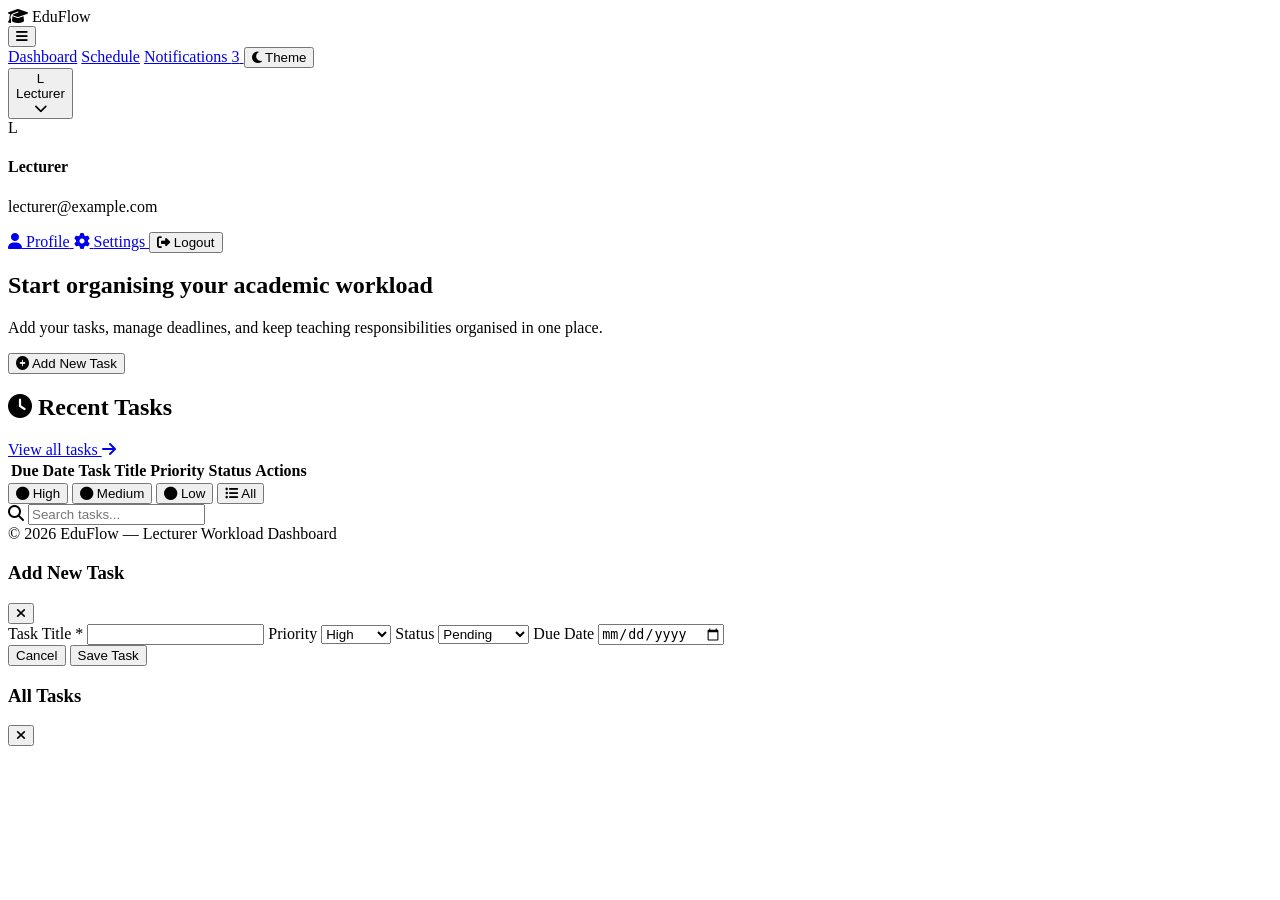
==== dashboard.html @ 1af5585a "Added homepage and updated dashboard" ====
<!DOCTYPE html>
<html lang="en">

<head>
    <meta charset="UTF-8" />
    <meta name="viewport" content="width=device-width, initial-scale=1.0" />
    <title>Dashboard</title>

    <link rel="preconnect" href="https://fonts.googleapis.com">
    <link rel="preconnect" href="https://fonts.gstatic.com" crossorigin>
    <link href="https://fonts.googleapis.com/css2?family=Inter:wght@300;400;500;600;700;800&display=swap"
        rel="stylesheet">

    <link rel="stylesheet" href="https://cdnjs.cloudflare.com/ajax/libs/font-awesome/6.5.0/css/all.min.css">

    <link rel="stylesheet" href="css/dashboard.css">
</head>

<body>
    <header class="navbar">
        <div class="nav-container">
            <div class="logo">
                <i class="fas fa-graduation-cap"></i>
                <span>EduFlow</span>
            </div>

            <button class="menu-toggle" id="menuToggle" type="button" aria-label="Toggle navigation">
                <i class="fas fa-bars"></i>
            </button>

            <nav class="nav-links" id="navLinks">
                <a href="dashboard.html">Dashboard</a>
                <!-- <a href="tasks.html" id="navAddTask">Add Task</a> -->
                <a href="schedule.html">Schedule</a>
                <a href="notification.html" class="nav-item notification-item">
                    Notifications
                    <span class="notification-badge" id="notificationCount">3</span>
                </a>

                <button class="theme-btn" id="themeToggle" type="button">
                    <i class="fas fa-moon"></i>
                    <span>Theme</span>
                </button>

                <div class="profile-dropdown" id="profileDropdown">
                    <button class="profile-trigger" id="profileTrigger" type="button">
                        <div class="profile-left">
                            <div class="profile-avatar" id="profileAvatar">L</div>
                            <span id="userName">Lecturer</span>
                        </div>
                        <i class="fas fa-chevron-down profile-arrow"></i>
                    </button>

                    <div class="profile-menu" id="profileMenu">
                        <div class="profile-menu-header">
                            <div class="profile-avatar large" id="profileAvatarLarge">L</div>
                            <div>
                                <h4 id="profileFullName">Lecturer</h4>
                                <p id="profileEmail">lecturer@example.com</p>
                            </div>
                        </div>

                        <a href="#" class="profile-menu-item">
                            <i class="fas fa-user"></i>
                            <span>Profile</span>
                        </a>

                        <a href="#" class="profile-menu-item">
                            <i class="fas fa-cog"></i>
                            <span>Settings</span>
                        </a>

                        <button class="profile-menu-item logout-btn" id="logoutBtn" type="button">
                            <i class="fas fa-sign-out-alt"></i>
                            <span>Logout</span>
                        </button>
                    </div>
                </div>
            </nav>
        </div>
    </header>

    <main class="container">
        <section class="hero">
            <h1>Start organising your academic workload</h1>
            <p>
                Add your tasks, manage deadlines, and keep teaching responsibilities organised in one place.
            </p>
            <button class="btn-primary" id="heroAddBtn" type="button">
                <i class="fas fa-plus-circle"></i>
                Add New Task
            </button>
        </section>

        <section class="stats-grid" id="statsGrid"></section>

        <section class="section-header">
            <h2><i class="fas fa-clock section-icon"></i> Recent Tasks</h2>
            <a href="#" class="view-all-link" id="viewAllTasksBtn">View all tasks <i class="fas fa-arrow-right"></i></a>
        </section>

        <section class="table-wrapper">
            <table class="records-table" id="recordsTable">
                <thead>
                    <tr>
                        <th>Due Date</th>
                        <th>Task Title</th>
                        <th>Priority</th>
                        <th>Status</th>
                        <th>Actions</th>
                    </tr>
                </thead>
                <tbody id="tableBody"></tbody>
            </table>
        </section>

        <section class="quick-actions">
            <div class="action-group">
                <button class="quick-btn" id="filterHighBtn" type="button">
                    <i class="fas fa-circle"></i>
                    High
                </button>

                <button class="quick-btn" id="filterMediumBtn" type="button">
                    <i class="fas fa-circle"></i>
                    Medium
                </button>
                <button class="quick-btn" id="filterLowBtn" type="button">
                    <i class="fas fa-circle"></i>
                    Low
                </button>

                <button class="quick-btn" id="filterAllBtn" type="button">
                    <i class="fas fa-list-ul"></i>
                    All
                </button>
            </div>

            <div class="search-wrapper">
                <i class="fas fa-search"></i>
                <input type="text" id="globalSearchInput" placeholder="Search tasks...">
            </div>
        </section>
    </main>

    <footer class="footer">
        <!-- <a href="#">Help & Documentation</a>
        <a href="#">Support</a>
        <a href="#">Privacy & Terms</a> -->
        <span>© 2026 EduFlow — Lecturer Workload Dashboard</span>
    </footer>

    <div id="taskModal" class="modal">
        <div class="modal-card">
            <div class="modal-top">
                <h3 id="modalTitle">Add New Task</h3>
                <button type="button" class="icon-btn" id="closeModalBtn" aria-label="Close modal">
                    <i class="fas fa-times"></i>
                </button>
            </div>

            <form id="taskForm" class="modal-form">
                <input type="hidden" id="editId" value="">

                <label for="taskTitle">Task Title *</label>
                <input type="text" id="taskTitle" required>

                <label for="taskPriority">Priority</label>
                <select id="taskPriority">
                    <option value="High">High</option>
                    <option value="Medium">Medium</option>
                    <option value="Low">Low</option>
                </select>

                <label for="taskStatus">Status</label>
                <select id="taskStatus">
                    <option value="Pending">Pending</option>
                    <option value="Completed">Completed</option>
                    <option value="In Progress">In Progress</option>
                </select>

                <label for="taskDate">Due Date</label>
                <input type="date" id="taskDate" required>

                <div class="modal-actions">
                    <button type="button" id="cancelModalBtn" class="btn-outline-sm">Cancel</button>
                    <button type="submit" class="btn-primary">Save Task</button>
                </div>
            </form>
        </div>
    </div>

    <div id="viewTasksModal" class="modal">
        <div class="modal-card modal-card-large">
            <div class="modal-top">
                <h3>All Tasks</h3>
                <button type="button" class="icon-btn" id="closeViewTasksModalBtn" aria-label="Close modal">
                    <i class="fas fa-times"></i>
                </button>
            </div>

            <div class="view-tasks-list" id="viewTasksList">
                <!-- all tasks will come here -->
            </div>
        </div>
    </div>

    <script src="js/dashboard.js"></script>
</body>

</html>
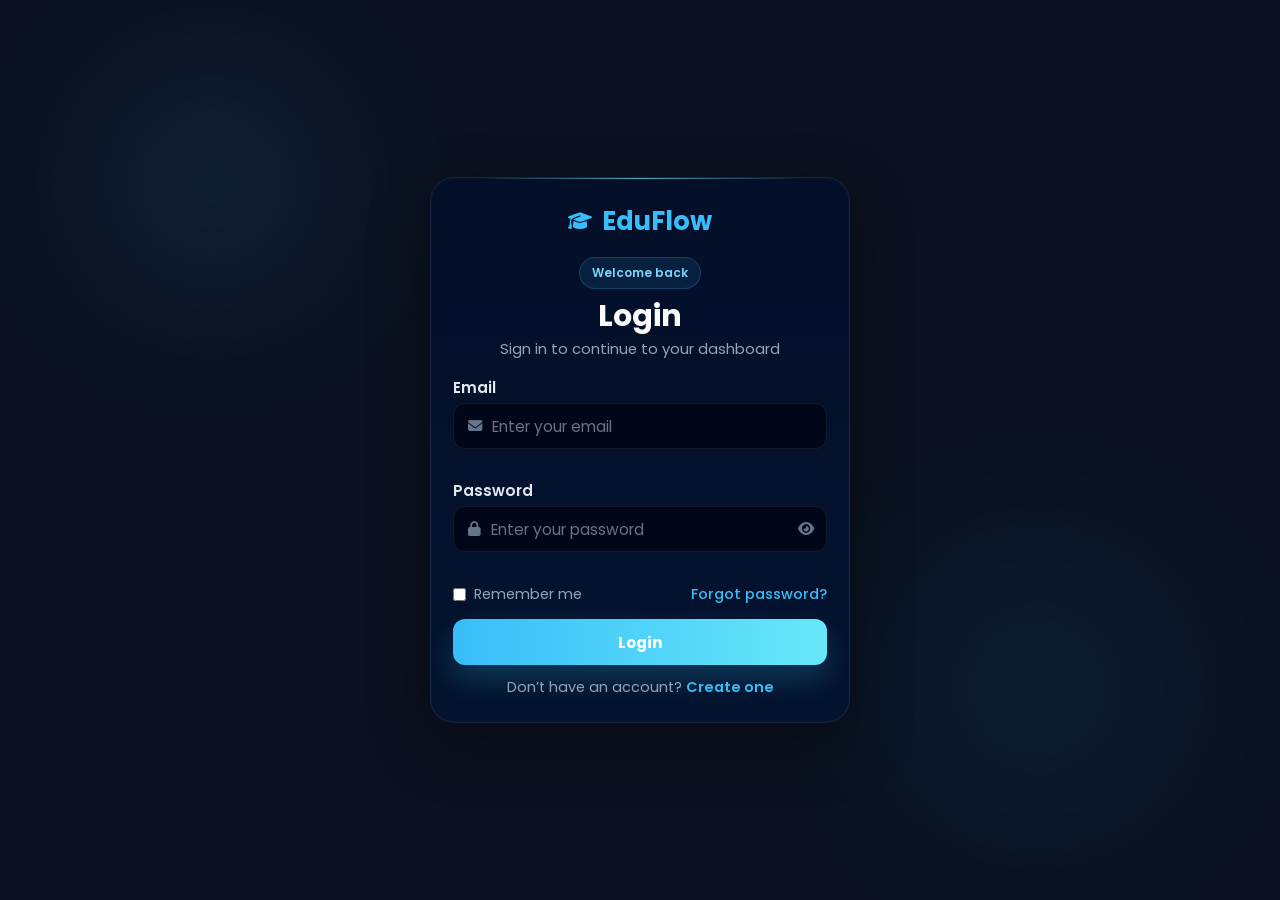
==== commit 4671ce18: "removed setting & prifle from the dashboard as per Irfan suggestion" ====
--- a/dashboard.html
+++ b/dashboard.html
@@ -59,7 +59,7 @@
                                 <p id="profileEmail">lecturer@example.com</p>
                             </div>
                         </div>
-
+<!-- 
                         <a href="#" class="profile-menu-item">
                             <i class="fas fa-user"></i>
                             <span>Profile</span>
@@ -68,7 +68,7 @@
                         <a href="#" class="profile-menu-item">
                             <i class="fas fa-cog"></i>
                             <span>Settings</span>
-                        </a>
+                        </a> -->
 
                         <button class="profile-menu-item logout-btn" id="logoutBtn" type="button">
                             <i class="fas fa-sign-out-alt"></i>
--- a/css/dashboard.css
+++ b/css/dashboard.css
@@ -0,0 +1,1051 @@
+:root {
+    --bg: #f3f8fc;
+    --surface: rgba(255, 255, 255, 0.82);
+    --surface-soft: #f7fbff;
+    --text: #14283b;
+    --muted: #5f768d;
+    --border: rgba(20, 40, 59, 0.08);
+    --accent: #38bdf8;
+    --accent-dark: #0ea5e9;
+    --accent-blue: #60a5fa;
+    --shadow-1: 0 4px 14px rgba(15, 23, 42, 0.05), 0 1px 2px rgba(15, 23, 42, 0.04);
+    --shadow-2: 0 18px 40px rgba(15, 23, 42, 0.08), 0 2px 8px rgba(15, 23, 42, 0.04);
+    --shadow-3: 0 10px 24px rgba(15, 23, 42, 0.06), 0 2px 6px rgba(15, 23, 42, 0.04);
+    --badge-bg: #eaf4ff;
+    --badge-text: #2563eb;
+    --badge-completed-bg: #e7f9f1;
+    --badge-completed-text: #0f9f6e;
+    --badge-pending-bg: #fff4e5;
+    --badge-pending-text: #c97e2a;
+    --danger-bg: #fee2e2;
+    --danger-text: #dc2626;
+    --radius-xl: 32px;
+    --radius-lg: 24px;
+    --radius-md: 18px;
+    --radius-sm: 14px;
+}
+
+body.dark-mode {
+    --bg: #0f172a;
+    --surface: rgba(22, 32, 51, 0.82);
+    --surface-soft: #1b2940;
+    --text: #e5eef7;
+    --muted: #9db1c7;
+    --border: #2b3b55;
+    --accent: #38bdf8;
+    --accent-dark: #0ea5e9;
+    --accent-blue: #67e8f9;
+    --shadow-1: 0 2px 12px rgba(0, 0, 0, 0.22);
+    --shadow-2: 0 8px 20px rgba(0, 0, 0, 0.18);
+    --shadow-3: 0 6px 14px rgba(0, 0, 0, 0.15);
+    --badge-bg: #243249;
+    --badge-text: #a8d5f0;
+    --badge-completed-bg: #173b30;
+    --badge-completed-text: #84e1c4;
+    --badge-pending-bg: #4d341c;
+    --badge-pending-text: #ffcc8a;
+    --danger-bg: rgba(239, 68, 68, 0.12);
+    --danger-text: #fca5a5;
+}
+
+* {
+    margin: 0;
+    padding: 0;
+    box-sizing: border-box;
+}
+
+html,
+body {
+    overflow-x: hidden;
+}
+
+body {
+    font-family: "Inter", sans-serif;
+    background:
+        radial-gradient(circle at 20% 20%, rgba(56, 189, 248, 0.10), transparent 28%),
+        radial-gradient(circle at 85% 80%, rgba(96, 165, 250, 0.06), transparent 24%),
+        linear-gradient(180deg, #f6fbff 0%, #eef6fc 100%);
+    color: var(--text);
+    line-height: 1.4;
+    transition: background 0.25s ease, color 0.25s ease;
+}
+
+body.dark-mode {
+    background:
+        radial-gradient(circle at 20% 20%, rgba(56, 189, 248, 0.10), transparent 28%),
+        radial-gradient(circle at 85% 80%, rgba(103, 232, 249, 0.06), transparent 24%),
+        linear-gradient(135deg, #0f172a, #111b2e 50%, #0f172a);
+}
+
+button,
+input,
+select {
+    font: inherit;
+}
+
+.container {
+    max-width: 1280px;
+    margin: 0 auto;
+    padding: 0 24px;
+}
+
+.navbar {
+    background: rgba(255, 255, 255, 0.72);
+    backdrop-filter: blur(14px);
+    -webkit-backdrop-filter: blur(14px);
+    box-shadow: var(--shadow-1);
+    position: sticky;
+    top: 0;
+    z-index: 100;
+    border-bottom: 1px solid var(--border);
+}
+
+body.dark-mode .navbar {
+    background: rgba(15, 23, 42, 0.72);
+}
+
+.nav-container {
+    display: flex;
+    align-items: center;
+    justify-content: space-between;
+    padding: 14px 24px;
+    max-width: 1280px;
+    margin: 0 auto;
+    gap: 16px;
+    position: relative;
+}
+
+.logo {
+    font-size: 1.7rem;
+    font-weight: 700;
+    letter-spacing: -0.3px;
+    display: flex;
+    align-items: center;
+    gap: 8px;
+}
+
+.logo span {
+    background: linear-gradient(135deg, var(--accent-blue), var(--accent));
+    -webkit-background-clip: text;
+    background-clip: text;
+    color: transparent;
+}
+
+.logo i {
+    color: var(--accent);
+}
+
+.menu-toggle {
+    display: none;
+    background: transparent;
+    border: none;
+    color: var(--text);
+    font-size: 1.3rem;
+    cursor: pointer;
+}
+
+.nav-links {
+    display: flex;
+    gap: 22px;
+    align-items: center;
+    flex-wrap: wrap;
+}
+
+.nav-links a,
+.theme-btn {
+    text-decoration: none;
+    font-weight: 500;
+    color: var(--muted);
+    transition: 0.2s;
+    font-size: 1rem;
+    background: none;
+    border: none;
+    cursor: pointer;
+    font-family: inherit;
+}
+
+.nav-links a:hover,
+.theme-btn:hover {
+    color: var(--accent);
+}
+
+.notification-item {
+    position: relative;
+    display: inline-flex;
+    align-items: center;
+    gap: 6px;
+}
+
+/* red badge */
+.notification-badge {
+    position: absolute;
+    top: -6px;
+    right: -12px;
+
+    background: #ef4444;
+    color: white;
+
+    font-size: 0.65rem;
+    font-weight: 700;
+
+    padding: 3px 6px;
+    border-radius: 999px;
+
+    min-width: 18px;
+    text-align: center;
+
+    box-shadow: 0 4px 10px rgba(239, 68, 68, 0.4);
+
+    animation: popIn 0.3s ease;
+}
+
+/* smooth animation */
+@keyframes popIn {
+    from {
+        transform: scale(0.6);
+        opacity: 0;
+    }
+    to {
+        transform: scale(1);
+        opacity: 1;
+    }
+}
+
+.theme-btn {
+    display: inline-flex;
+    align-items: center;
+    gap: 8px;
+    padding: 9px 14px;
+    border-radius: 999px;
+    background: var(--surface-soft);
+    border: 1px solid var(--border);
+}
+
+.profile-dropdown {
+    position: relative;
+    display: inline-block;
+}
+
+.profile-trigger {
+    display: flex;
+    align-items: center;
+    justify-content: space-between;
+    gap: 14px;
+    min-width: 180px;
+    padding: 8px 12px;
+    border-radius: 999px;
+    border: 1px solid var(--border);
+    background: var(--surface-soft);
+    color: var(--text);
+    cursor: pointer;
+    transition: all 0.25s ease;
+}
+
+.profile-trigger:hover {
+    border-color: rgba(56, 189, 248, 0.3);
+    transform: translateY(-1px);
+}
+
+.profile-trigger:active {
+    transform: scale(0.98);
+}
+
+.profile-left {
+    display: flex;
+    align-items: center;
+    gap: 10px;
+}
+
+.profile-avatar {
+    width: 34px;
+    height: 34px;
+    border-radius: 50%;
+    background: linear-gradient(135deg, var(--accent), var(--accent-blue));
+    color: white;
+    display: flex;
+    align-items: center;
+    justify-content: center;
+    font-size: 0.85rem;
+    font-weight: 700;
+    text-transform: uppercase;
+    box-shadow: 0 4px 10px rgba(56, 189, 248, 0.22);
+    flex-shrink: 0;
+}
+
+.profile-avatar.large {
+    width: 46px;
+    height: 46px;
+    font-size: 1rem;
+}
+
+#userName {
+    font-weight: 500;
+    font-size: 0.9rem;
+    color: var(--text);
+}
+
+.profile-arrow {
+    font-size: 0.72rem;
+    color: var(--muted);
+    transition: transform 0.25s ease;
+}
+
+.profile-dropdown.active .profile-arrow {
+    transform: rotate(180deg);
+}
+
+.profile-menu {
+    position: absolute;
+    top: calc(100% + 10px);
+    right: 0;
+    width: 260px;
+    background: rgba(255, 255, 255, 0.96);
+    border: 1px solid var(--border);
+    border-radius: 18px;
+    box-shadow: var(--shadow-2);
+    padding: 10px;
+    opacity: 0;
+    visibility: hidden;
+    transform: translateY(10px) scale(0.96);
+    transform-origin: top right;
+    transition: all 0.22s cubic-bezier(.2, .8, .2, 1);
+    z-index: 1000;
+    backdrop-filter: blur(14px);
+    -webkit-backdrop-filter: blur(14px);
+}
+
+body.dark-mode .profile-menu {
+    background: rgba(22, 32, 51, 0.96);
+}
+
+.profile-dropdown.active .profile-menu {
+    opacity: 1;
+    visibility: visible;
+    transform: translateY(0) scale(1);
+}
+
+.profile-menu-header {
+    display: flex;
+    align-items: center;
+    gap: 12px;
+    padding: 10px 10px 14px;
+    border-bottom: 1px solid var(--border);
+    margin-bottom: 8px;
+}
+
+.profile-menu-header h4 {
+    font-size: 0.96rem;
+    color: var(--text);
+    margin-bottom: 2px;
+}
+
+.profile-menu-header p {
+    font-size: 0.82rem;
+    color: var(--muted);
+    word-break: break-word;
+}
+
+.profile-menu-item {
+    width: 100%;
+    display: flex;
+    align-items: center;
+    gap: 12px;
+    padding: 12px 10px;
+    border-radius: 12px;
+    color: var(--text);
+    background: transparent;
+    border: none;
+    text-decoration: none;
+    cursor: pointer;
+    font-size: 0.93rem;
+    transition: all 0.2s ease;
+}
+
+.profile-menu-item:hover {
+    background: var(--surface-soft);
+}
+
+.profile-menu-item i {
+    width: 18px;
+    color: var(--muted);
+}
+
+.logout-btn {
+    color: var(--danger-text);
+}
+
+.logout-btn i {
+    color: var(--danger-text);
+}
+
+.hero {
+    background:
+        linear-gradient(180deg, rgba(255, 255, 255, 0.88), rgba(248, 250, 252, 0.94));
+    border-radius: var(--radius-xl);
+    margin: 32px 0 28px;
+    padding: 42px 40px;
+    box-shadow: var(--shadow-2);
+    text-align: center;
+    border: 1px solid var(--border);
+    position: relative;
+    overflow: hidden;
+}
+
+body.dark-mode .hero {
+    background:
+        linear-gradient(180deg, rgba(22, 32, 51, 0.88), rgba(18, 28, 45, 0.94));
+}
+
+.hero::before {
+    content: "";
+    position: absolute;
+    width: 260px;
+    height: 260px;
+    border-radius: 50%;
+    background: rgba(56, 189, 248, 0.10);
+    filter: blur(70px);
+    top: -70px;
+    right: -70px;
+    pointer-events: none;
+}
+
+.hero h1 {
+    font-size: clamp(2rem, 4vw, 2.7rem);
+    font-weight: 800;
+    color: var(--text);
+    margin-bottom: 12px;
+    letter-spacing: -0.8px;
+    line-height: 1.08;
+    position: relative;
+    z-index: 1;
+}
+
+.hero p {
+    font-size: 1.05rem;
+    color: var(--muted);
+    max-width: 680px;
+    margin: 0 auto 24px;
+    line-height: 1.8;
+    position: relative;
+    z-index: 1;
+}
+
+.btn-primary {
+    background: linear-gradient(135deg, var(--accent), var(--accent-blue));
+    border: none;
+    padding: 12px 28px;
+    border-radius: 16px;
+    font-weight: 600;
+    font-size: 1rem;
+    color: white;
+    cursor: pointer;
+    transition: 0.25s ease;
+    display: inline-flex;
+    align-items: center;
+    gap: 10px;
+    box-shadow: 0 10px 26px rgba(56, 189, 248, 0.22);
+}
+
+.btn-primary:hover {
+    background: linear-gradient(135deg, var(--accent-dark), var(--accent-blue));
+    transform: translateY(-2px);
+    box-shadow: 0 16px 34px rgba(56, 189, 248, 0.28);
+}
+
+.stats-grid {
+    display: grid;
+    grid-template-columns: repeat(auto-fit, minmax(220px, 1fr));
+    gap: 20px;
+    margin: 32px 0 40px;
+}
+
+.stat-card {
+    background: var(--surface);
+    border-radius: var(--radius-lg);
+    padding: 20px 18px;
+    box-shadow: var(--shadow-3);
+    border: 1px solid var(--border);
+    display: flex;
+    align-items: center;
+    justify-content: space-between;
+    gap: 16px;
+    backdrop-filter: blur(12px);
+    -webkit-backdrop-filter: blur(12px);
+}
+
+.stat-info h4 {
+    font-size: 0.85rem;
+    text-transform: uppercase;
+    letter-spacing: 0.5px;
+    font-weight: 600;
+    color: var(--muted);
+    margin-bottom: 8px;
+}
+
+.stat-number {
+    font-size: 2.2rem;
+    font-weight: 800;
+    color: var(--text);
+}
+
+.stat-icon {
+    font-size: 1.9rem;
+    color: var(--accent);
+    background: rgba(56, 189, 248, 0.10);
+    width: 52px;
+    height: 52px;
+    border-radius: 16px;
+    display: grid;
+    place-items: center;
+    flex-shrink: 0;
+}
+
+.section-header {
+    display: flex;
+    justify-content: space-between;
+    align-items: baseline;
+    flex-wrap: wrap;
+    margin: 20px 0 18px;
+    gap: 12px;
+}
+
+.section-header h2 {
+    font-size: 1.5rem;
+    font-weight: 700;
+    color: var(--text);
+}
+
+.section-icon {
+    margin-right: 8px;
+    color: var(--accent);
+}
+
+.view-all-link {
+    color: var(--accent);
+    font-weight: 600;
+    text-decoration: none;
+    font-size: 0.9rem;
+}
+
+.view-all-link i {
+    font-size: 0.75rem;
+    margin-left: 4px;
+}
+
+.table-wrapper {
+    background: var(--surface);
+    border-radius: var(--radius-lg);
+    box-shadow: var(--shadow-3);
+    overflow-x: auto;
+    margin-bottom: 24px;
+    border: 1px solid var(--border);
+    backdrop-filter: blur(10px);
+    -webkit-backdrop-filter: blur(10px);
+}
+
+.records-table {
+    width: 100%;
+    border-collapse: collapse;
+    font-size: 0.9rem;
+    min-width: 580px;
+}
+
+.records-table th {
+    text-align: left;
+    padding: 18px 16px;
+    background: var(--surface-soft);
+    font-weight: 600;
+    color: var(--text);
+    border-bottom: 1px solid var(--border);
+}
+
+.records-table td {
+    padding: 14px 16px;
+    /* border-bottom: 1px solid var(--border); */
+    color: var(--text);
+    vertical-align: middle;
+}
+
+.records-table tbody tr:hover {
+    background: rgba(56, 189, 248, 0.03);
+}
+
+.status-badge {
+    display: inline-block;
+    padding: 4px 12px;
+    border-radius: 999px;
+    font-size: 0.75rem;
+    font-weight: 600;
+    background: var(--badge-bg);
+    color: var(--badge-text);
+}
+
+.status-badge.completed {
+    background: var(--badge-completed-bg);
+    color: var(--badge-completed-text);
+}
+
+.status-badge.pending {
+    background: var(--badge-pending-bg);
+    color: var(--badge-pending-text);
+}
+
+.status-badge.in-progress {
+    background: rgba(56, 189, 248, 0.10);
+    color: var(--accent);
+}
+
+.priority-badge {
+    display: inline-block;
+    padding: 4px 12px;
+    border-radius: 999px;
+    font-size: 0.75rem;
+    font-weight: 600;
+}
+
+.priority-badge.high {
+    background: var(--danger-bg);
+    color: var(--danger-text);
+}
+
+.priority-badge.medium {
+    background: var(--badge-pending-bg);
+    color: var(--badge-pending-text);
+}
+
+.priority-badge.low {
+    background: var(--badge-completed-bg);
+    color: var(--badge-completed-text);
+}
+
+
+.action-btn {
+    width: 34px;
+    height: 34px;
+    display: flex;
+    align-items: center;
+    justify-content: center;
+    border-radius: 10px;
+    background: transparent;
+    border: none;
+    cursor: pointer;
+    color: #94a3b8;
+    transition: all 0.2s ease;
+}
+
+.action-btn:hover {
+    background: rgba(56, 189, 248, 0.12);
+    color: #38bdf8;
+}
+
+.action-btn i {
+    font-size: 14px;
+}
+
+.action-icons {
+    display: flex;
+    align-items: center;
+    justify-content: center;
+    gap: 14px;
+}
+
+.action-icons i {
+    font-size: 1rem;
+    color: var(--muted);
+    cursor: pointer;
+    transition: 0.2s;
+}
+
+.action-icons i:hover {
+    color: var(--accent);
+}
+
+.quick-actions {
+    background: var(--surface);
+    border-radius: var(--radius-lg);
+    padding: 14px 16px;
+    margin: 16px 0 32px;
+    display: flex;
+    flex-wrap: wrap;
+    align-items: center;
+    justify-content: space-between;
+    gap: 15px;
+    box-shadow: var(--shadow-1);
+    border: 1px solid var(--border);
+    backdrop-filter: blur(10px);
+}
+
+.action-group {
+    display: flex;
+    gap: 12px;
+    flex-wrap: wrap;
+}
+
+.quick-btn {
+    background: transparent;
+    border: 1px solid transparent;
+    padding: 10px 18px;
+    border-radius: 14px;
+    font-weight: 500;
+    display: inline-flex;
+    align-items: center;
+    gap: 8px;
+    cursor: pointer;
+    transition: 0.2s;
+    color: var(--muted);
+    font-size: 0.9rem;
+}
+
+.quick-btn i {
+    font-size: 1rem;
+}
+
+.quick-btn:hover,
+.quick-btn.active {
+    background: var(--surface-soft);
+    color: var(--accent);
+    border-color: rgba(56, 189, 248, 0.12);
+}
+
+.search-wrapper {
+    display: flex;
+    align-items: center;
+    background: var(--surface-soft);
+    border-radius: 48px;
+    padding: 5px 16px;
+    border: 1px solid var(--border);
+}
+
+.search-wrapper i {
+    color: var(--muted);
+}
+
+.search-wrapper input {
+    border: none;
+    background: transparent;
+    padding: 8px 12px;
+    font-size: 0.9rem;
+    width: 200px;
+    outline: none;
+    font-family: "Inter", sans-serif;
+    color: var(--text);
+}
+
+.search-wrapper input::placeholder {
+    color: var(--muted);
+}
+
+.footer {
+    margin-top: 48px;
+    border-top: 1px solid var(--border);
+    padding: 28px 24px 32px;
+    text-align: center;
+    color: var(--muted);
+    font-size: 0.8rem;
+    display: flex;
+    justify-content: center;
+    gap: 32px;
+    flex-wrap: wrap;
+}
+
+.footer a {
+    text-decoration: none;
+    color: var(--accent);
+}
+
+.modal {
+    display: none;
+    position: fixed;
+    inset: 0;
+    background: rgba(0, 0, 0, 0.4);
+    align-items: center;
+    justify-content: center;
+    z-index: 1000;
+    padding: 20px;
+    backdrop-filter: blur(5px);
+    -webkit-backdrop-filter: blur(5px);
+}
+
+.modal.show {
+    display: flex;
+}
+
+.modal-card {
+    background: rgba(255, 255, 255, 0.92);
+    max-width: 500px;
+    width: 100%;
+    border-radius: 28px;
+    padding: 28px 24px;
+    box-shadow: 0 25px 40px rgba(15, 23, 42, 0.18);
+    border: 1px solid var(--border);
+    backdrop-filter: blur(16px);
+    -webkit-backdrop-filter: blur(16px);
+}
+
+body.dark-mode .modal-card {
+    background: rgba(22, 32, 51, 0.94);
+}
+
+.modal-top {
+    display: flex;
+    justify-content: space-between;
+    align-items: center;
+    margin-bottom: 20px;
+}
+
+.modal-top h3 {
+    font-weight: 700;
+    color: var(--text);
+}
+
+.icon-btn {
+    background: transparent;
+    border: none;
+    cursor: pointer;
+    color: var(--muted);
+    font-size: 1.2rem;
+}
+
+.modal-form label {
+    font-weight: 500;
+    color: var(--text);
+    display: block;
+    margin-bottom: 6px;
+}
+
+.modal-form input,
+.modal-form select {
+    width: 100%;
+    padding: 12px;
+    margin: 0 0 16px;
+    border-radius: 16px;
+    border: 1px solid var(--border);
+    font-family: inherit;
+    background: var(--surface-soft);
+    color: var(--text);
+    outline: none;
+}
+
+.modal-form input:focus,
+.modal-form select:focus {
+    border-color: var(--accent);
+    box-shadow: 0 0 0 3px rgba(56, 189, 248, 0.10);
+}
+
+.modal-actions {
+    display: flex;
+    gap: 12px;
+    justify-content: flex-end;
+    flex-wrap: wrap;
+}
+
+.btn-outline-sm {
+    background: transparent;
+    border: 1px solid var(--border);
+    padding: 10px 18px;
+    border-radius: 14px;
+    font-weight: 500;
+    cursor: pointer;
+    transition: 0.2s;
+    font-size: 0.85rem;
+    color: var(--text);
+}
+
+.btn-outline-sm:hover {
+    background: var(--surface-soft);
+    border-color: var(--accent);
+}
+
+@media (max-width: 900px) {
+    .nav-container {
+        flex-wrap: nowrap;
+    }
+
+    .menu-toggle {
+        display: block;
+    }
+
+    .nav-links {
+        display: none;
+        position: absolute;
+        top: 70px;
+        right: 24px;
+        background: var(--surface);
+        border: 1px solid var(--border);
+        border-radius: 20px;
+        box-shadow: var(--shadow-2);
+        padding: 16px;
+        flex-direction: column;
+        align-items: stretch;
+        width: 240px;
+        z-index: 200;
+        backdrop-filter: blur(14px);
+        -webkit-backdrop-filter: blur(14px);
+    }
+
+    .nav-links.active {
+        display: flex;
+    }
+
+    .nav-links a,
+    .theme-btn,
+    .profile-dropdown,
+    .profile-trigger {
+        width: 100%;
+    }
+
+    .profile-trigger {
+        justify-content: space-between;
+    }
+}
+
+@media (max-width: 700px) {
+    .container {
+        padding: 0 16px;
+    }
+
+    .hero {
+        padding: 28px 20px;
+        border-radius: 24px;
+    }
+
+    .hero h1 {
+        font-size: 1.7rem;
+    }
+
+    .hero p {
+        font-size: 0.96rem;
+    }
+
+    .stats-grid {
+        gap: 14px;
+    }
+
+    .stat-card {
+        padding: 16px;
+        border-radius: 22px;
+    }
+
+    .stat-number {
+        font-size: 1.8rem;
+    }
+
+    .quick-actions {
+        border-radius: 24px;
+        flex-direction: column;
+        align-items: stretch;
+    }
+
+    .search-wrapper {
+        justify-content: space-between;
+    }
+
+    .search-wrapper input {
+        width: 100%;
+    }
+
+    .footer {
+        gap: 16px;
+        padding-left: 16px;
+        padding-right: 16px;
+    }
+}
+
+@media (max-width: 480px) {
+    .nav-container {
+        padding: 14px 14px;
+    }
+
+    .hero {
+        padding: 20px 16px;
+    }
+
+    .hero h1 {
+        font-size: 1.55rem;
+    }
+
+    .btn-primary {
+        width: 100%;
+        justify-content: center;
+    }
+
+    .quick-btn {
+        width: 100%;
+        justify-content: center;
+    }
+
+    .action-group {
+        width: 100%;
+    }
+
+    .modal-actions {
+        flex-direction: column-reverse;
+    }
+
+    .btn-outline-sm,
+    .modal-actions .btn-primary {
+        width: 100%;
+    }
+}
+
+.modal-card-large {
+    max-width: 900px;
+    width: 100%;
+    max-height: 85vh;
+    overflow: hidden;
+}
+
+.view-tasks-list {
+    margin-top: 8px;
+    max-height: 65vh;
+    overflow-y: auto;
+    display: flex;
+    flex-direction: column;
+    gap: 14px;
+    padding-right: 4px;
+}
+
+.view-task-item {
+    padding: 16px 18px;
+    border-radius: 18px;
+    background: rgba(255, 255, 255, 0.03);
+    border: 1px solid var(--border);
+    display: flex;
+    align-items: center;
+    justify-content: space-between;
+    gap: 16px;
+    flex-wrap: wrap;
+}
+
+.view-task-main h4 {
+    font-size: 1rem;
+    margin-bottom: 6px;
+    color: var(--text);
+}
+
+.view-task-meta {
+    display: flex;
+    gap: 10px;
+    flex-wrap: wrap;
+    align-items: center;
+    color: var(--muted);
+    font-size: 0.88rem;
+}
+
+.empty-tasks-message {
+    text-align: center;
+    padding: 40px 20px;
+    color: var(--muted);
+}
+
+@media (max-width: 640px) {
+    .modal-card-large {
+        max-width: 100%;
+        padding: 20px;
+    }
+
+    .view-task-item {
+        flex-direction: column;
+        align-items: flex-start;
+    }
+}
